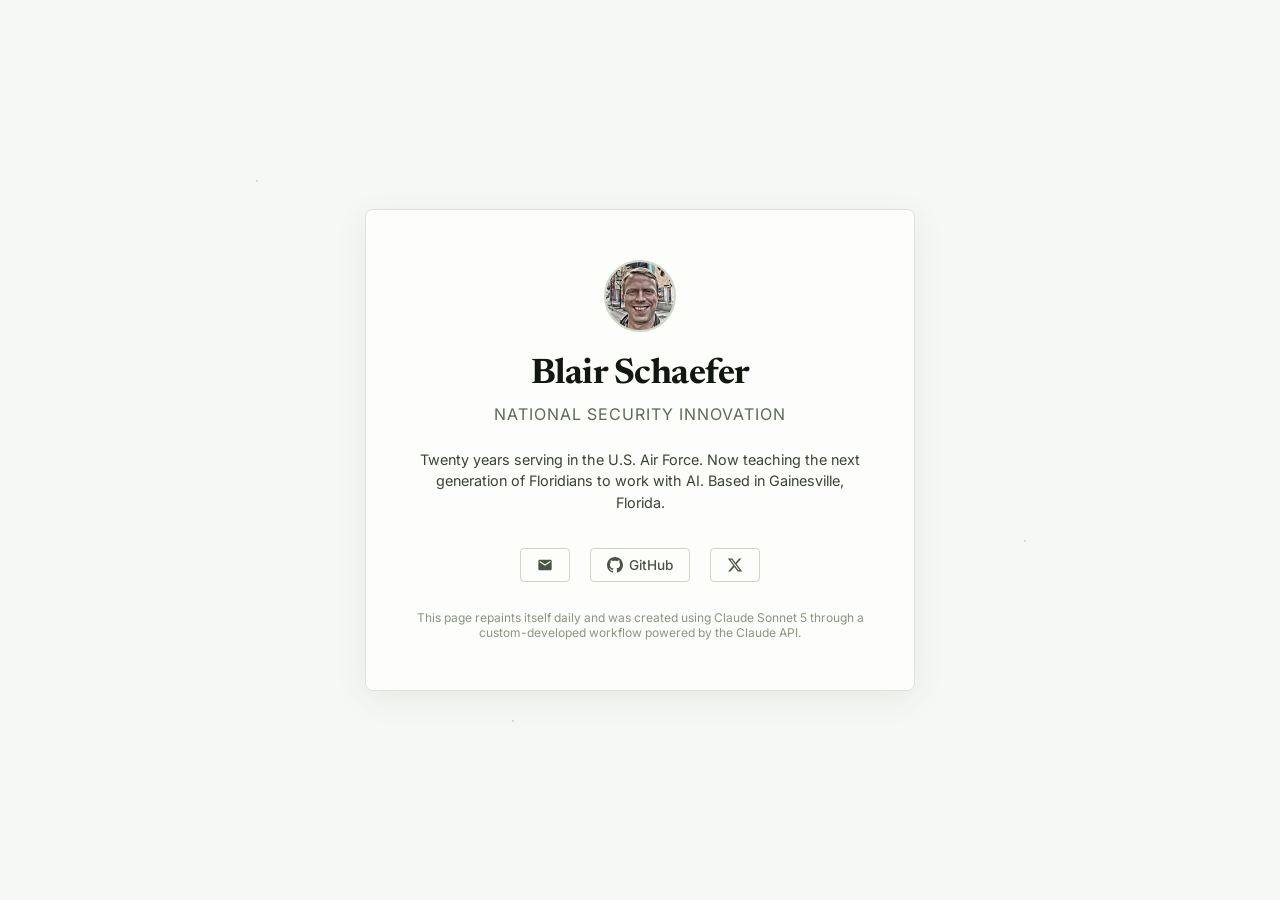
==== index.html @ e56e7162 "Update index.html" ====
<!DOCTYPE html>
<html lang="en">
<head>
    <meta charset="UTF-8">
    <meta name="viewport" content="width=device-width, initial-scale=1.0">
    <title>schaefer.io</title>
    <meta name="description" content="schaefer.io">
    <link rel="stylesheet" href="theme.css">
    <link rel="icon" href="favicon.svg" type="image/svg+xml">

    <!-- Fixed display face for the name only — not part of the daily font rotation. -->
    <link rel="stylesheet" href="https://fonts.googleapis.com/css2?family=Newsreader:opsz,wght@6..72,600;6..72,700&display=swap">
    <style>
        * {
            margin: 0;
            padding: 0;
            box-sizing: border-box;
        }

        body {
            font-family: var(--font-body);
            background: var(--color-page-bg);
            min-height: 100vh;
            display: flex;
            align-items: center;
            justify-content: center;
            padding: 20px;
            color: var(--color-text);
        }

        .container {
            background: var(--color-card-bg);
            border-radius: 8px;
            padding: 50px 35px;
            max-width: 550px;
            width: 100%;
            text-align: center;
            box-shadow: 0 8px 32px var(--color-card-shadow);
            border: 1px solid var(--color-card-border);
            animation: fadeInUp 0.8s ease-out;
        }

        @keyframes fadeInUp {
            from {
                opacity: 0;
                transform: translateY(30px);
            }
            to {
                opacity: 1;
                transform: translateY(0);
            }
        }

        .avatar {
            width: 72px;
            height: 72px;
            border-radius: 50%;
            background: var(--color-avatar-bg);
            margin: 0 auto 25px;
            display: flex;
            align-items: center;
            justify-content: center;
            transition: all 0.2s ease;
            border: 2px solid var(--color-avatar-border);
            overflow: hidden;
            position: relative;
        }

        .avatar:hover {
            background: var(--color-avatar-bg-hover);
            border-color: var(--color-avatar-border-hover);
        }

        .avatar img {
            width: 100%;
            height: 100%;
            object-fit: cover;
        }

        .avatar-placeholder {
            font-size: 12px;
            color: var(--color-muted);
            text-align: center;
            padding: 10px;
            line-height: 1.2;
        }

        h1 {
            /* Fixed to Instrument Serif — deliberately not var(--font-heading),
               so the name stays constant while the rest of the type rotates. */
            font-family: 'Newsreader', Georgia, serif;
            font-size: 2.2rem;
            font-weight: 700;
            margin-bottom: 12px;
            color: var(--color-heading);
            letter-spacing: -0.5px;
        }

        .title {
            font-size: 1rem;
            color: var(--color-subtitle);
            margin-bottom: 25px;
            font-weight: 400;
            text-transform: uppercase;
            letter-spacing: 1px;
        }

        .bio {
            font-size: 0.9rem;
            line-height: 1.5;
            color: var(--color-body);
            margin-bottom: 35px;
            max-width: 450px;
            margin-left: auto;
            margin-right: auto;
        }

        .links {
            display: flex;
            justify-content: center;
            gap: 20px;
            flex-wrap: wrap;
        }

        .link {
            display: inline-flex;
            align-items: center;
            gap: 6px;
            padding: 8px 16px;
            background: transparent;
            color: var(--color-link);
            text-decoration: none;
            border-radius: 4px;
            font-weight: 500;
            transition: all 0.2s ease;
            border: 1px solid var(--color-link-border);
            font-size: 0.85rem;
        }

        .link:hover {
            background: var(--color-link-bg-hover);
            color: var(--color-link-hover);
            border-color: var(--color-link-border-hover);
        }

        .icon {
            width: 16px;
            height: 16px;
        }

        .footnote {
            margin-top: 28px;
            font-size: 0.75rem;
            color: var(--color-muted);
        }

        @media (max-width: 768px) {
            .container {
                padding: 35px 25px;
            }

            h1 {
                font-size: 1.8rem;
            }

            .avatar {
                width: 56px;
                height: 56px;
                font-size: 24px;
            }

            .links {
                flex-direction: column;
                align-items: center;
            }

            .link {
                width: 100%;
                max-width: 260px;
                justify-content: center;
            }
        }

        .floating-elements {
            position: fixed;
            top: 0;
            left: 0;
            width: 100%;
            height: 100%;
            pointer-events: none;
            z-index: -1;
        }

        .floating-element {
            position: absolute;
            width: 2px;
            height: 2px;
            background: var(--color-floating);
            border-radius: 1px;
            animation: float 8s ease-in-out infinite;
        }

        .floating-element:nth-child(1) { top: 20%; left: 20%; animation-delay: 0s; }
        .floating-element:nth-child(2) { top: 60%; left: 80%; animation-delay: 3s; }
        .floating-element:nth-child(3) { top: 80%; left: 40%; animation-delay: 6s; }

        @keyframes float {
            0%, 100% { transform: translateY(0px) translateX(0px); opacity: 0.3; }
            50% { transform: translateY(-15px) translateX(5px); opacity: 0.6; }
        }
    </style>
</head>
<body>
    <div class="floating-elements">
        <div class="floating-element"></div>
        <div class="floating-element"></div>
        <div class="floating-element"></div>
    </div>

    <div class="container">
        <div class="avatar">
            <img src="avatar.jpg" alt="Portrait of Blair Schaefer">
        </div>

        <h1>Blair Schaefer</h1>
        <div class="title">National Security Innovation</div>

        <p class="bio">
            Twenty years serving in the U.S. Air Force. Now teaching the next generation of Floridians to work with AI. Based in Gainesville, Florida.
        </p>

        <div class="links">
<a href="mailto:blair@schaefer.io" class="link">
    <svg class="icon" viewBox="0 0 24 24" fill="currentColor">
        <path d="M20 4H4c-1.1 0-1.99.9-1.99 2L2 18c0 1.1.9 2 2 2h16c1.1 0 2-.9 2-2V6c0-1.1-.9-2-2-2zm0 4l-8 5-8-5V6l8 5 8-5v2z"/>
    </svg>
    
</a>

            <a href="https://github.com/blairschaefer" class="link" target="_blank" rel="noopener">
                <svg class="icon" viewBox="0 0 24 24" fill="currentColor">
                    <path d="M12 0c-6.626 0-12 5.373-12 12 0 5.302 3.438 9.8 8.207 11.387.599.111.793-.261.793-.577v-2.234c-3.338.726-4.033-1.416-4.033-1.416-.546-1.387-1.333-1.756-1.333-1.756-1.089-.745.083-.729.083-.729 1.205.084 1.839 1.237 1.839 1.237 1.07 1.834 2.807 1.304 3.492.997.107-.775.418-1.305.762-1.604-2.665-.305-5.467-1.334-5.467-5.931 0-1.311.469-2.381 1.236-3.221-.124-.303-.535-1.524.117-3.176 0 0 1.008-.322 3.301 1.23.957-.266 1.983-.399 3.003-.404 1.02.005 2.047.138 3.006.404 2.291-1.552 3.297-1.23 3.297-1.23.653 1.653.242 2.874.118 3.176.77.84 1.235 1.911 1.235 3.221 0 4.609-2.807 5.624-5.479 5.921.43.372.823 1.102.823 2.222v3.293c0 .319.192.694.801.576 4.765-1.589 8.199-6.086 8.199-11.386 0-6.627-5.373-12-12-12z"/>
                </svg>
                GitHub
            </a>
            
            <a href="https://x.com/blairschaefer" class="link" target="_blank" rel="noopener">
                <svg class="icon" viewBox="0 0 24 24" fill="currentColor">
                    <path d="M18.244 2.25h3.308l-7.227 8.26 8.502 11.24H16.17l-5.214-6.817L4.99 21.75H1.68l7.73-8.835L1.254 2.25H8.08l4.713 6.231zm-1.161 17.52h1.833L7.084 4.126H5.117z"/>
                </svg>
                
            </a>
        </div>

        <p class="footnote">This page repaints itself daily and was created using Claude Sonnet 5 through a custom-developed workflow powered by the Claude API.</p>
    </div>
</body>
</html>
---- theme.css ----
/*
 * theme.css — auto-rotated daily by .github/workflows/daily-theme.yml
 * Theme: "sage" + "inter"
 * Last updated: 2026-09-02 UTC
 *
 * This file is overwritten by the automated daily theme rotation.
 * To change which themes are eligible, edit theme.json (not this file).
 */

@import url('https://fonts.googleapis.com/css2?family=Inter:wght@400;500;700&display=swap');

:root {
    /* Typography */
    --font-heading: 'Inter', system-ui, sans-serif;
    --font-body: 'Inter', system-ui, sans-serif;

    /* Page */
    --color-page-bg: #f6f8f5;
    --color-text: #1f2820;

    /* Card */
    --color-card-bg: #fdfdfb;
    --color-card-border: #dde3d7;
    --color-card-shadow: rgba(40, 60, 40, 0.08);

    /* Avatar */
    --color-avatar-bg: #e9efe3;
    --color-avatar-bg-hover: #dee6d6;
    --color-avatar-border: #cdd6c4;
    --color-avatar-border-hover: #a8b59c;

    /* Text hierarchy */
    --color-heading: #11180f;
    --color-subtitle: #5d6a55;
    --color-body: #3a4434;
    --color-muted: #8a9580;

    /* Links */
    --color-link: #4a5444;
    --color-link-hover: #11180f;
    --color-link-border: #cdd6c4;
    --color-link-border-hover: #a8b59c;
    --color-link-bg-hover: #ecf0e7;

    /* Decorative */
    --color-floating: #cdd6c4;
}
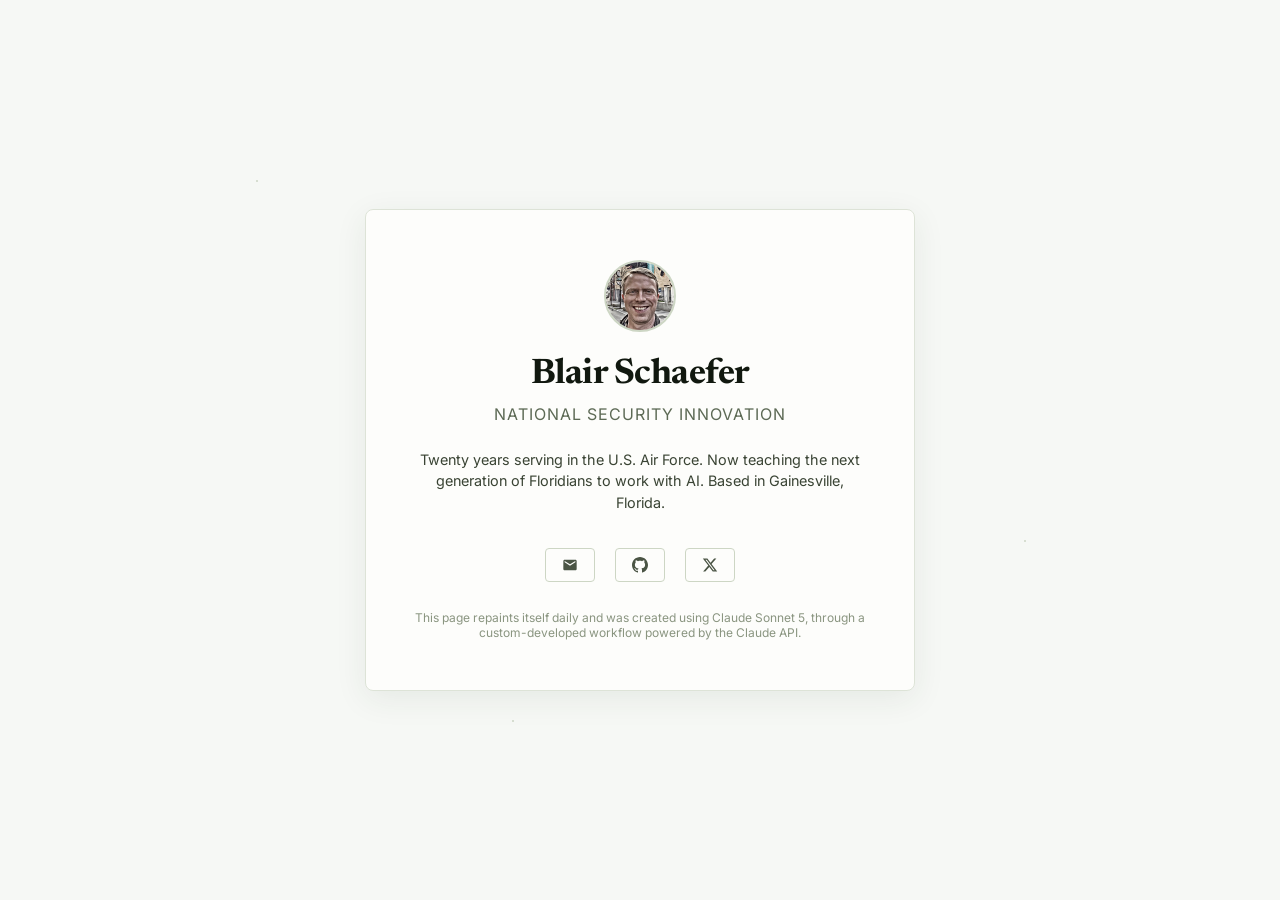
==== commit 8bc5cf7d: "Update index.html" ====
--- a/index.html
+++ b/index.html
@@ -241,7 +241,7 @@
                 <svg class="icon" viewBox="0 0 24 24" fill="currentColor">
                     <path d="M12 0c-6.626 0-12 5.373-12 12 0 5.302 3.438 9.8 8.207 11.387.599.111.793-.261.793-.577v-2.234c-3.338.726-4.033-1.416-4.033-1.416-.546-1.387-1.333-1.756-1.333-1.756-1.089-.745.083-.729.083-.729 1.205.084 1.839 1.237 1.839 1.237 1.07 1.834 2.807 1.304 3.492.997.107-.775.418-1.305.762-1.604-2.665-.305-5.467-1.334-5.467-5.931 0-1.311.469-2.381 1.236-3.221-.124-.303-.535-1.524.117-3.176 0 0 1.008-.322 3.301 1.23.957-.266 1.983-.399 3.003-.404 1.02.005 2.047.138 3.006.404 2.291-1.552 3.297-1.23 3.297-1.23.653 1.653.242 2.874.118 3.176.77.84 1.235 1.911 1.235 3.221 0 4.609-2.807 5.624-5.479 5.921.43.372.823 1.102.823 2.222v3.293c0 .319.192.694.801.576 4.765-1.589 8.199-6.086 8.199-11.386 0-6.627-5.373-12-12-12z"/>
                 </svg>
-                GitHub
+                
             </a>
             
             <a href="https://x.com/blairschaefer" class="link" target="_blank" rel="noopener">
@@ -252,7 +252,7 @@
             </a>
         </div>
 
-        <p class="footnote">This page repaints itself daily and was created using Claude Sonnet 5 through a custom-developed workflow powered by the Claude API.</p>
+        <p class="footnote">This page repaints itself daily and was created using Claude Sonnet 5, through a custom-developed workflow powered by the Claude API.</p>
     </div>
 </body>
 </html>
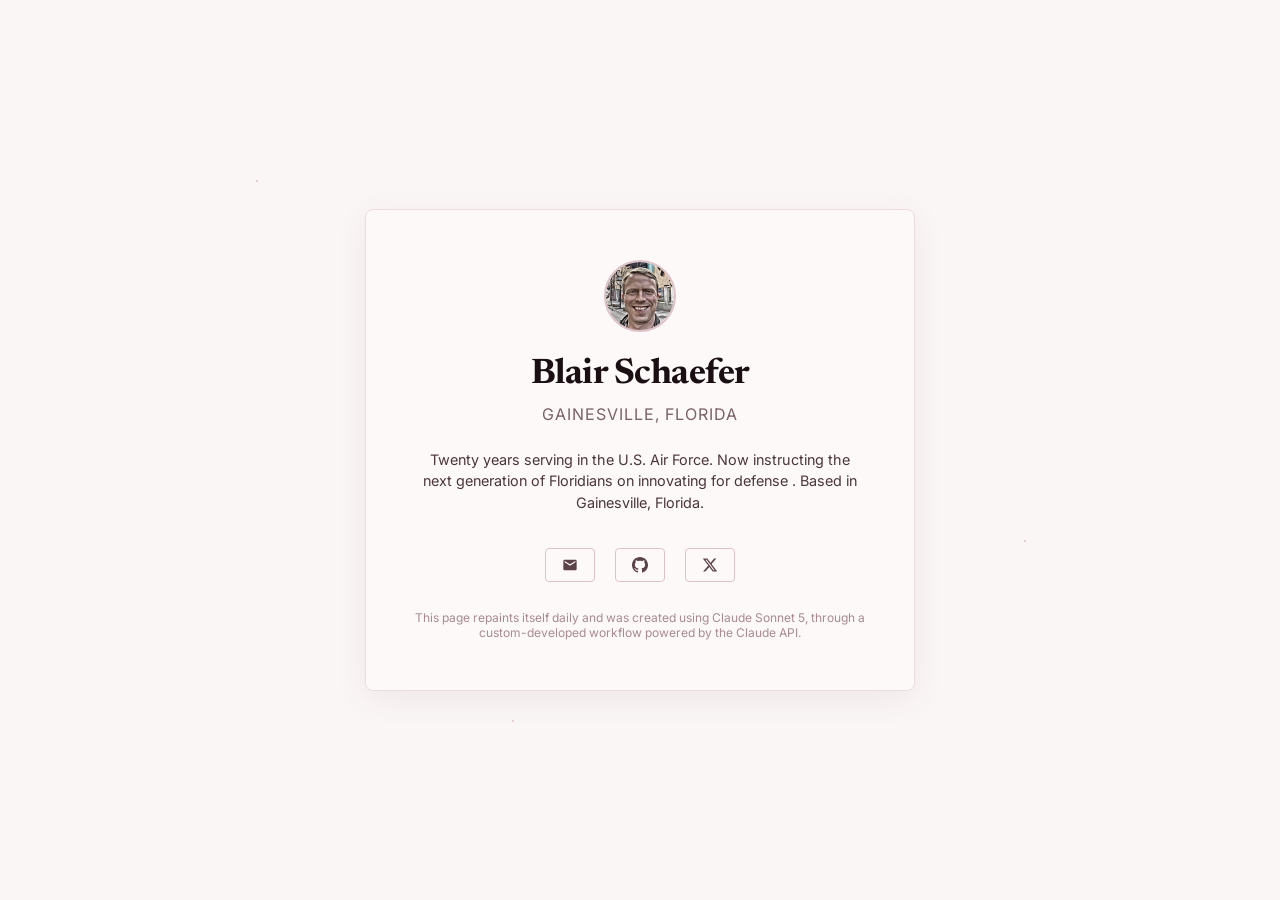
==== commit d6fa8939: "Update index.html" ====
--- a/index.html
+++ b/index.html
@@ -223,10 +223,10 @@
         </div>
 
         <h1>Blair Schaefer</h1>
-        <div class="title">National Security Innovation</div>
+        <div class="title">Gainesville, Florida</div>
 
         <p class="bio">
-            Twenty years serving in the U.S. Air Force. Now teaching the next generation of Floridians to work with AI. Based in Gainesville, Florida.
+            Twenty years serving in the U.S. Air Force. Now instructing the next generation of Floridians on innovating for defense . Based in Gainesville, Florida.
         </p>
 
         <div class="links">
--- a/theme.css
+++ b/theme.css
@@ -1,7 +1,7 @@
 /*
  * theme.css — auto-rotated daily by .github/workflows/daily-theme.yml
- * Theme: "sage" + "inter"
- * Last updated: 2026-09-02 UTC
+ * Theme: "rose-quartz" + "inter"
+ * Last updated: 2026-09-08 UTC
  *
  * This file is overwritten by the automated daily theme rotation.
  * To change which themes are eligible, edit theme.json (not this file).
@@ -15,33 +15,33 @@
     --font-body: 'Inter', system-ui, sans-serif;
 
     /* Page */
-    --color-page-bg: #f6f8f5;
-    --color-text: #1f2820;
+    --color-page-bg: #fbf6f6;
+    --color-text: #2b1f22;
 
     /* Card */
-    --color-card-bg: #fdfdfb;
-    --color-card-border: #dde3d7;
-    --color-card-shadow: rgba(40, 60, 40, 0.08);
+    --color-card-bg: #fdf9f9;
+    --color-card-border: #ecdcdf;
+    --color-card-shadow: rgba(80, 30, 40, 0.07);
 
     /* Avatar */
-    --color-avatar-bg: #e9efe3;
-    --color-avatar-bg-hover: #dee6d6;
-    --color-avatar-border: #cdd6c4;
-    --color-avatar-border-hover: #a8b59c;
+    --color-avatar-bg: #f3e2e6;
+    --color-avatar-bg-hover: #ead2d7;
+    --color-avatar-border: #dec2c8;
+    --color-avatar-border-hover: #bf99a2;
 
     /* Text hierarchy */
-    --color-heading: #11180f;
-    --color-subtitle: #5d6a55;
-    --color-body: #3a4434;
-    --color-muted: #8a9580;
+    --color-heading: #1a1014;
+    --color-subtitle: #7a6168;
+    --color-body: #4a363c;
+    --color-muted: #a78a92;
 
     /* Links */
-    --color-link: #4a5444;
-    --color-link-hover: #11180f;
-    --color-link-border: #cdd6c4;
-    --color-link-border-hover: #a8b59c;
-    --color-link-bg-hover: #ecf0e7;
+    --color-link: #5a4248;
+    --color-link-hover: #1a1014;
+    --color-link-border: #dec2c8;
+    --color-link-border-hover: #bf99a2;
+    --color-link-bg-hover: #f3e2e6;
 
     /* Decorative */
-    --color-floating: #cdd6c4;
+    --color-floating: #dec2c8;
 }
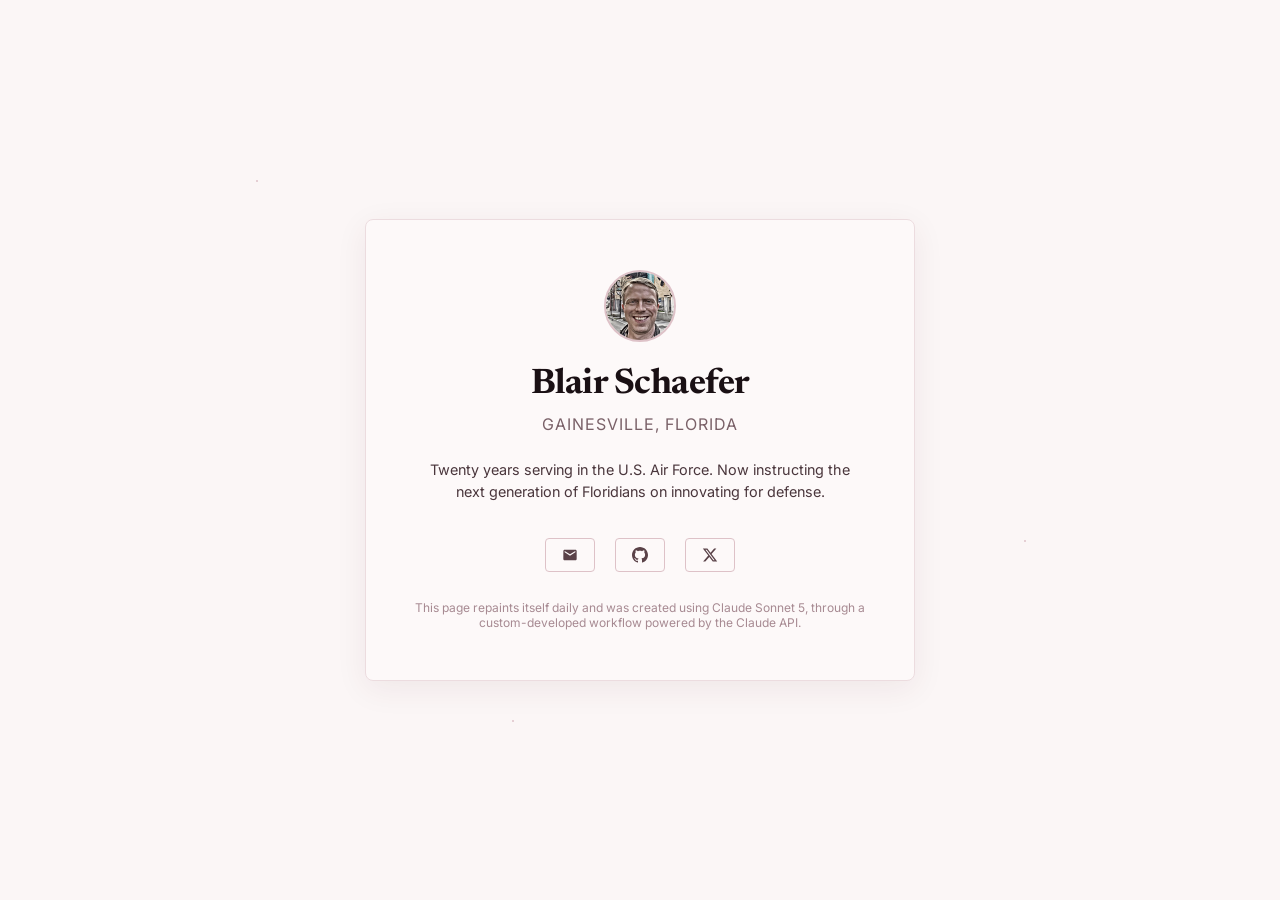
==== commit ee71aecb: "Update index.html" ====
--- a/index.html
+++ b/index.html
@@ -226,7 +226,7 @@
         <div class="title">Gainesville, Florida</div>
 
         <p class="bio">
-            Twenty years serving in the U.S. Air Force. Now instructing the next generation of Floridians on innovating for defense . Based in Gainesville, Florida.
+            Twenty years serving in the U.S. Air Force. Now instructing the next generation of Floridians on innovating for defense.
         </p>
 
         <div class="links">
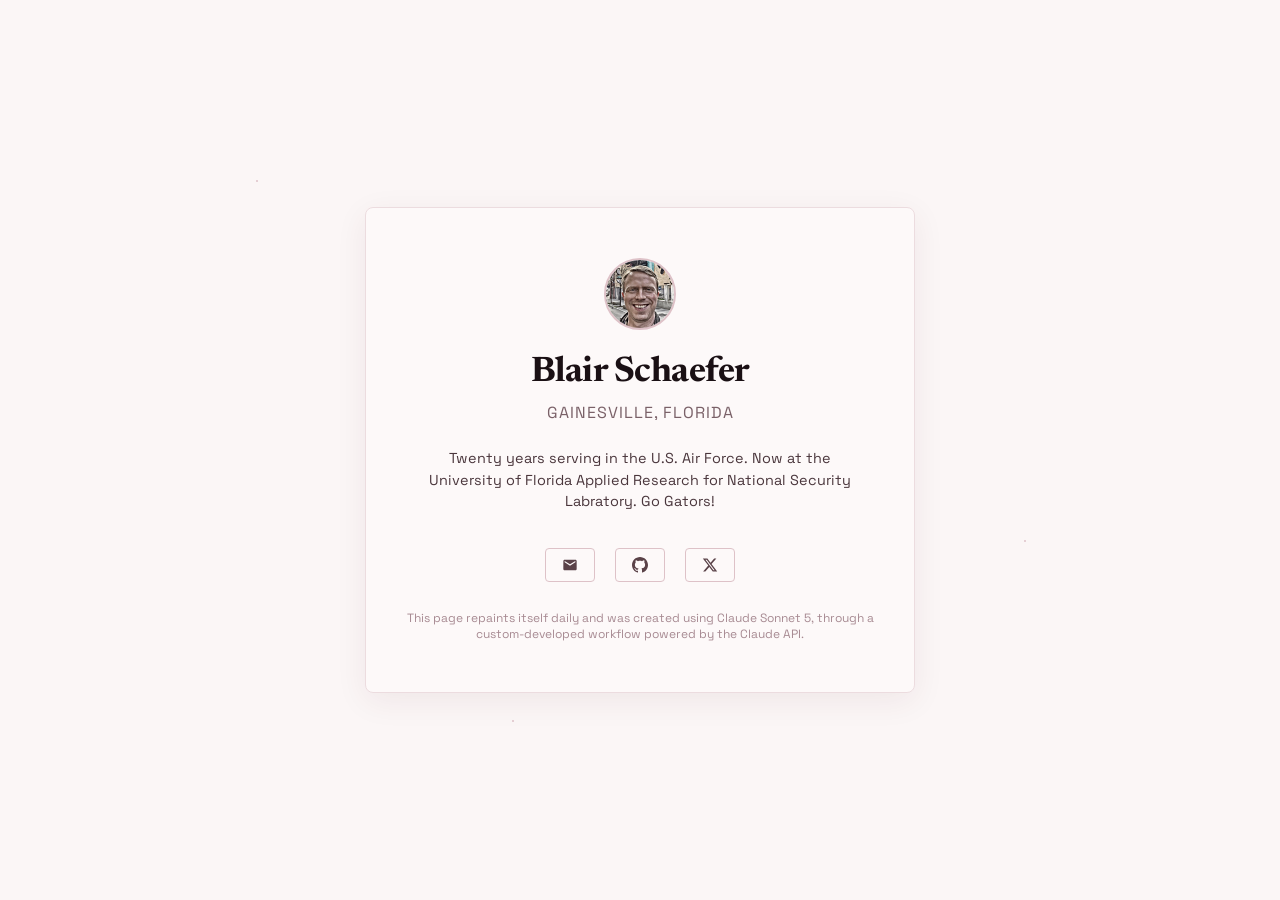
==== commit 5e9cc744: "Update index.html" ====
--- a/index.html
+++ b/index.html
@@ -226,7 +226,7 @@
         <div class="title">Gainesville, Florida</div>
 
         <p class="bio">
-            Twenty years serving in the U.S. Air Force. Now instructing the next generation of Floridians on innovating for defense.
+            Twenty years serving in the U.S. Air Force.  Now at the University of Florida Applied Research for National Security Labratory.  Go Gators!
         </p>
 
         <div class="links">
--- a/theme.css
+++ b/theme.css
@@ -1,18 +1,18 @@
 /*
  * theme.css — auto-rotated daily by .github/workflows/daily-theme.yml
- * Theme: "rose-quartz" + "inter"
- * Last updated: 2026-09-08 UTC
+ * Theme: "rose-quartz" + "space-grotesk"
+ * Last updated: 2026-11-04 UTC
  *
  * This file is overwritten by the automated daily theme rotation.
  * To change which themes are eligible, edit theme.json (not this file).
  */
 
-@import url('https://fonts.googleapis.com/css2?family=Inter:wght@400;500;700&display=swap');
+@import url('https://fonts.googleapis.com/css2?family=Space+Grotesk:wght@400;500;700&display=swap');
 
 :root {
     /* Typography */
-    --font-heading: 'Inter', system-ui, sans-serif;
-    --font-body: 'Inter', system-ui, sans-serif;
+    --font-heading: 'Space Grotesk', system-ui, sans-serif;
+    --font-body: 'Space Grotesk', system-ui, sans-serif;
 
     /* Page */
     --color-page-bg: #fbf6f6;
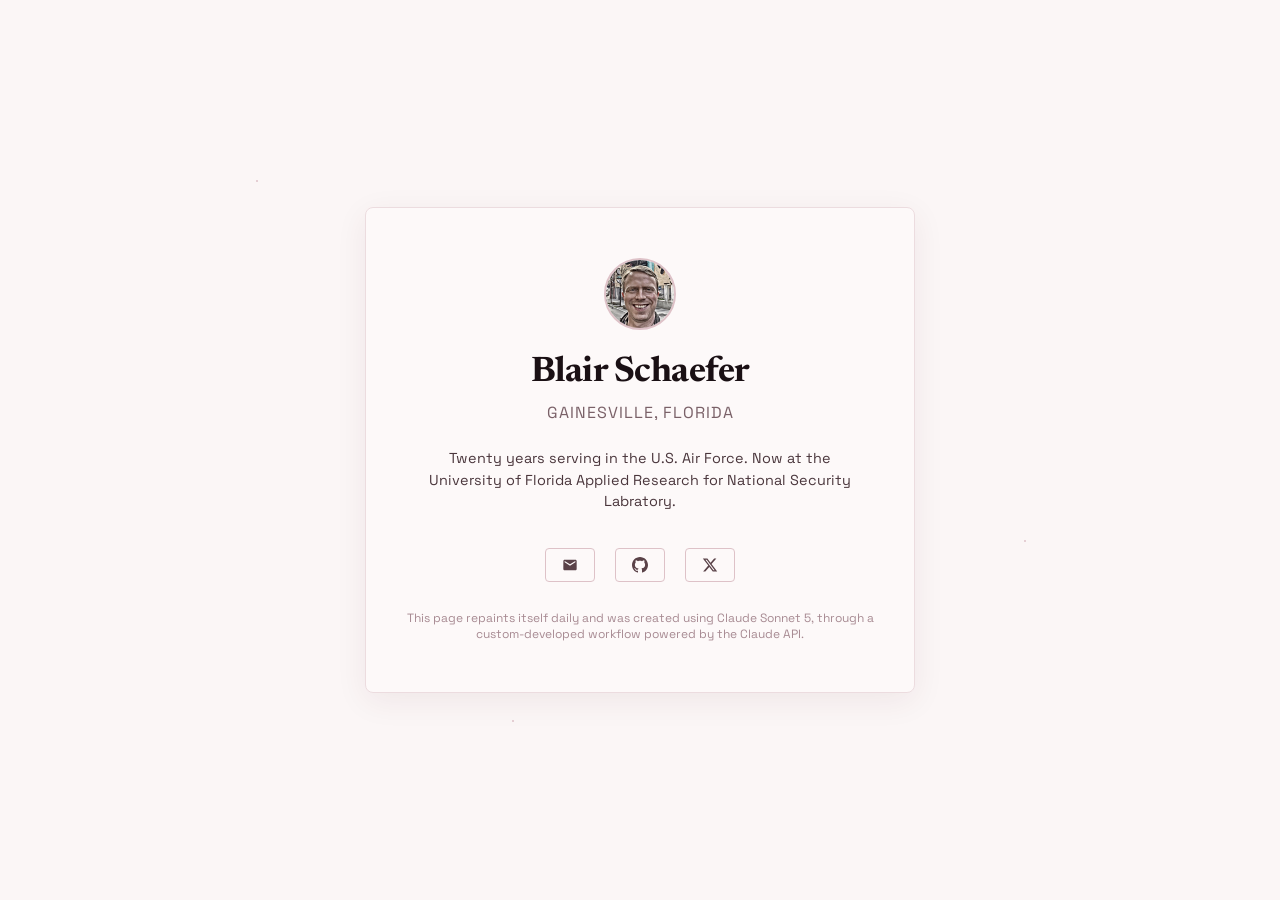
==== commit 40a24a1c: "Update index.html" ====
--- a/index.html
+++ b/index.html
@@ -226,7 +226,7 @@
         <div class="title">Gainesville, Florida</div>
 
         <p class="bio">
-            Twenty years serving in the U.S. Air Force.  Now at the University of Florida Applied Research for National Security Labratory.  Go Gators!
+            Twenty years serving in the U.S. Air Force.  Now at the University of Florida Applied Research for National Security Labratory.
         </p>
 
         <div class="links">
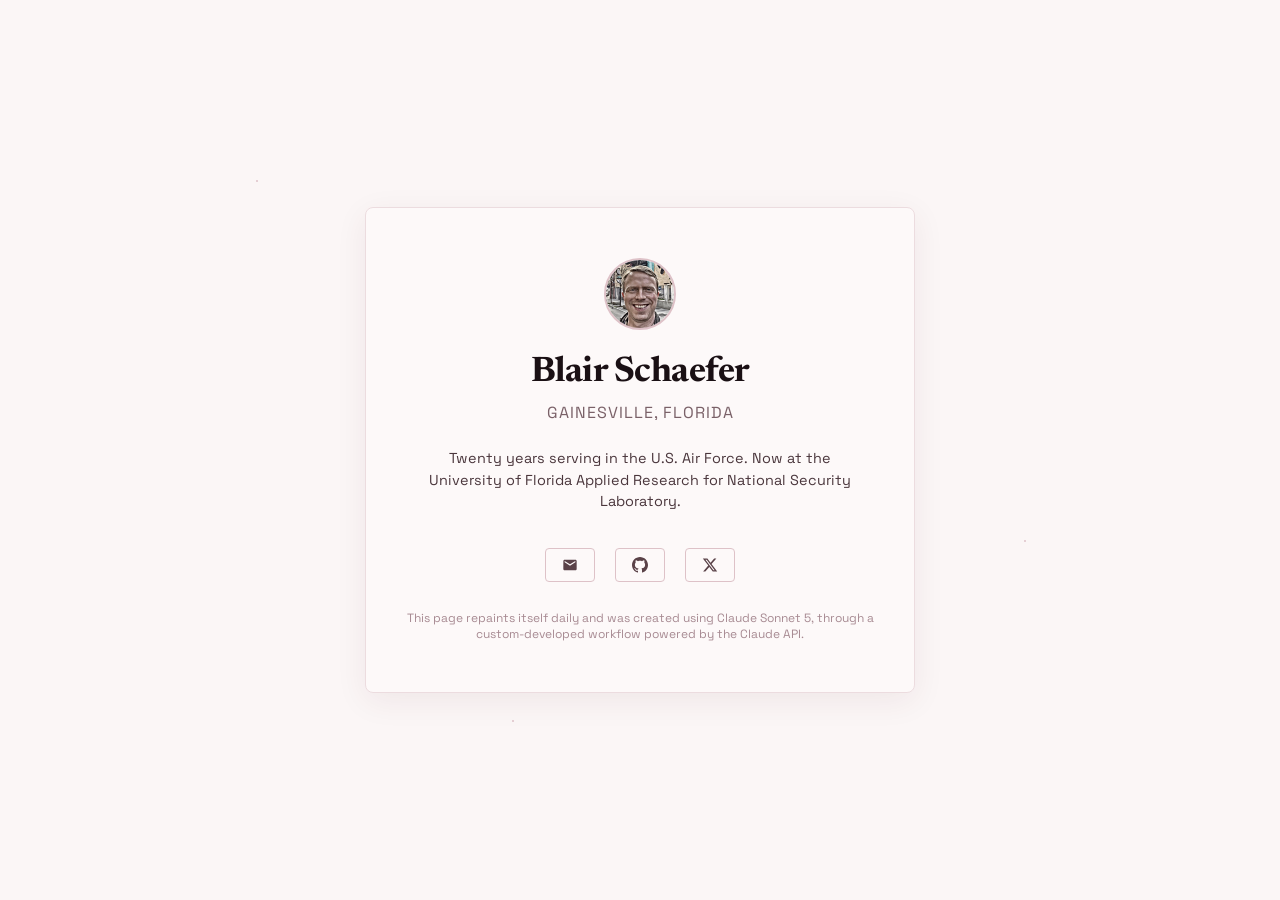
==== commit 74b5ed42: "Update index.html" ====
--- a/index.html
+++ b/index.html
@@ -226,7 +226,7 @@
         <div class="title">Gainesville, Florida</div>
 
         <p class="bio">
-            Twenty years serving in the U.S. Air Force.  Now at the University of Florida Applied Research for National Security Labratory.
+            Twenty years serving in the U.S. Air Force.  Now at the University of Florida Applied Research for National Security Laboratory.
         </p>
 
         <div class="links">
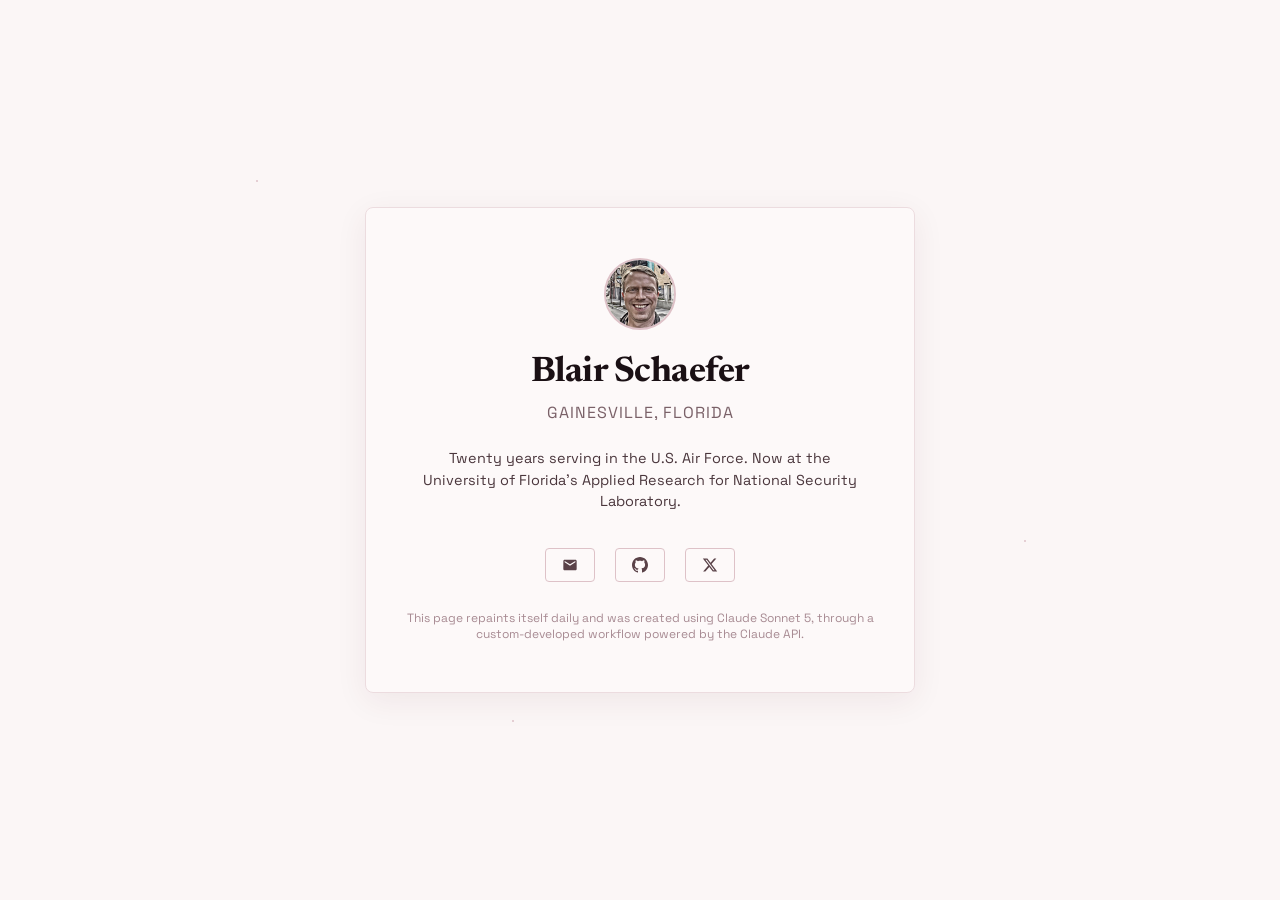
==== commit 2baff672: "Update index.html" ====
--- a/index.html
+++ b/index.html
@@ -226,7 +226,7 @@
         <div class="title">Gainesville, Florida</div>
 
         <p class="bio">
-            Twenty years serving in the U.S. Air Force.  Now at the University of Florida Applied Research for National Security Laboratory.
+            Twenty years serving in the U.S. Air Force.  Now at the University of Florida's Applied Research for National Security Laboratory.
         </p>
 
         <div class="links">
